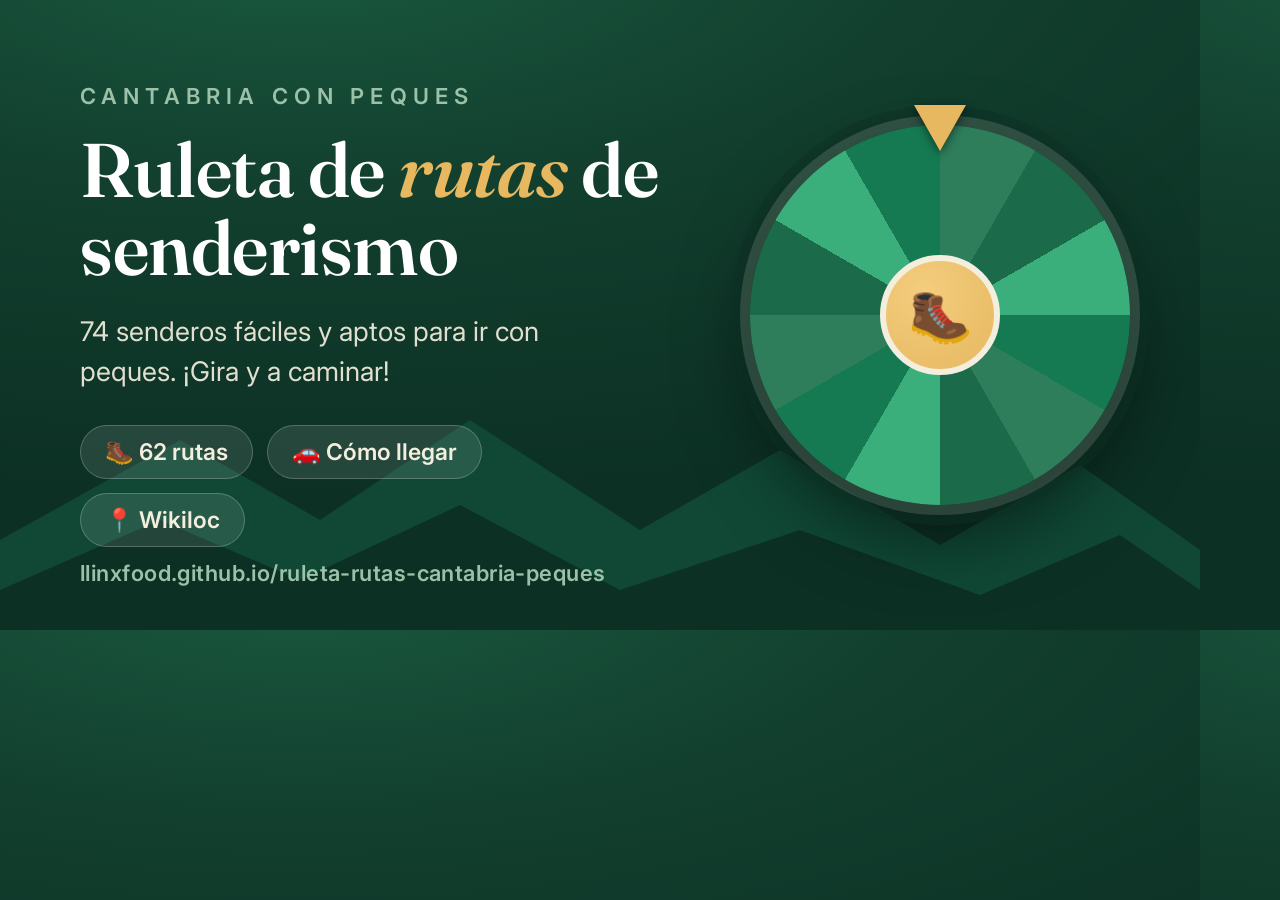
==== og-image.html @ 1cceb442 "Hero: 'Cantabria con peques', remove redundant badges; regen OG image" ====
<!DOCTYPE html>
<html lang="es">
<head>
<meta charset="UTF-8">
<link rel="preconnect" href="https://fonts.googleapis.com">
<link rel="preconnect" href="https://fonts.gstatic.com" crossorigin>
<link href="https://fonts.googleapis.com/css2?family=Fraunces:ital,opsz,wght@0,9..144,600;1,9..144,600&family=Inter:wght@500;600;700&display=swap" rel="stylesheet">
<style>
  * { margin: 0; padding: 0; box-sizing: border-box; }
  html, body { width: 1200px; height: 630px; overflow: hidden; }
  body {
    font-family: "Inter", sans-serif;
    color: #f3eede;
    background: radial-gradient(120% 90% at 25% -10%, #1a5a40 0%, #123f2e 45%, #0c3024 100%);
    position: relative;
    display: flex;
    align-items: center;
  }
  .mountains {
    position: absolute; left: 0; right: 0; bottom: 0; height: 220px; z-index: 0;
  }
  .content {
    position: relative; z-index: 2;
    padding: 0 0 0 80px;
    width: 660px;
  }
  .eyebrow {
    font-size: 22px; letter-spacing: .28em; text-transform: uppercase;
    color: #9bc1a8; font-weight: 600; margin-bottom: 22px;
  }
  h1 {
    font-family: "Fraunces", serif; font-weight: 600;
    font-size: 76px; line-height: 1.02; color: #fff;
    letter-spacing: -.5px; margin-bottom: 26px;
  }
  h1 .accent { color: #e7b85f; font-style: italic; }
  .sub { font-size: 27px; line-height: 1.45; color: #f3eede; opacity: .92; margin-bottom: 34px; max-width: 30ch; }
  .badges { display: flex; gap: 14px; flex-wrap: wrap; }
  .badge {
    background: rgba(255,255,255,.1); border: 1.5px solid rgba(255,255,255,.22);
    border-radius: 999px; padding: 12px 24px; font-size: 23px; font-weight: 600;
  }
  .url {
    position: absolute; z-index: 2; left: 80px; bottom: 44px;
    font-size: 22px; color: #9bc1a8; font-weight: 600; letter-spacing: .02em;
  }

  /* Rueda decorativa */
  .wheel-area {
    position: absolute; right: 70px; top: 50%; transform: translateY(-50%); z-index: 2;
    width: 380px; height: 380px;
  }
  .wheel {
    width: 380px; height: 380px; border-radius: 50%;
    background: conic-gradient(
      #2e7d5b 0 30deg, #1b6b4a 30deg 60deg, #3aaf7c 60deg 90deg,
      #157a52 90deg 120deg, #2e7d5b 120deg 150deg, #1b6b4a 150deg 180deg,
      #3aaf7c 180deg 210deg, #157a52 210deg 240deg, #2e7d5b 240deg 270deg,
      #1b6b4a 270deg 300deg, #3aaf7c 300deg 330deg, #157a52 330deg 360deg);
    box-shadow: 0 0 0 10px rgba(243,238,222,.14), 0 0 0 20px rgba(12,48,36,.5), 0 30px 70px rgba(0,0,0,.5);
    position: relative;
  }
  .hub {
    position: absolute; top: 50%; left: 50%; transform: translate(-50%,-50%);
    width: 120px; height: 120px; border-radius: 50%;
    border: 6px solid #f3eede;
    background: radial-gradient(circle at 35% 30%, #f3cd7e, #e7b85f);
    display: flex; align-items: center; justify-content: center;
    font-size: 52px;
  }
  .pointer {
    position: absolute; top: -20px; left: 50%; transform: translateX(-50%);
    width: 0; height: 0; border-left: 26px solid transparent; border-right: 26px solid transparent;
    border-top: 46px solid #e7b85f; z-index: 3;
    filter: drop-shadow(0 3px 5px rgba(0,0,0,.5));
  }
</style>
</head>
<body>
  <svg class="mountains" viewBox="0 0 1200 220" preserveAspectRatio="none" xmlns="http://www.w3.org/2000/svg">
    <path d="M0 130 L180 30 L320 110 L470 10 L640 120 L780 40 L940 135 L1080 55 L1200 140 L1200 220 L0 220 Z" fill="#104835"/>
    <path d="M0 180 L160 110 L300 170 L460 95 L620 180 L800 120 L980 185 L1120 125 L1200 180 L1200 220 L0 220 Z" fill="#0c3024"/>
  </svg>

  <div class="content">
    <div class="eyebrow">Cantabria con peques</div>
    <h1>Ruleta de <span class="accent">rutas</span> de senderismo</h1>
    <div class="sub">74 senderos fáciles y aptos para ir con peques. ¡Gira y a caminar!</div>
    <div class="badges">
      <span class="badge">🥾 62 rutas</span>
      <span class="badge">🚗 Cómo llegar</span>
      <span class="badge">📍 Wikiloc</span>
    </div>
  </div>

  <div class="wheel-area">
    <div class="pointer"></div>
    <div class="wheel"><div class="hub">🥾</div></div>
  </div>

  <div class="url">llinxfood.github.io/ruleta-rutas-cantabria-peques</div>
</body>
</html>
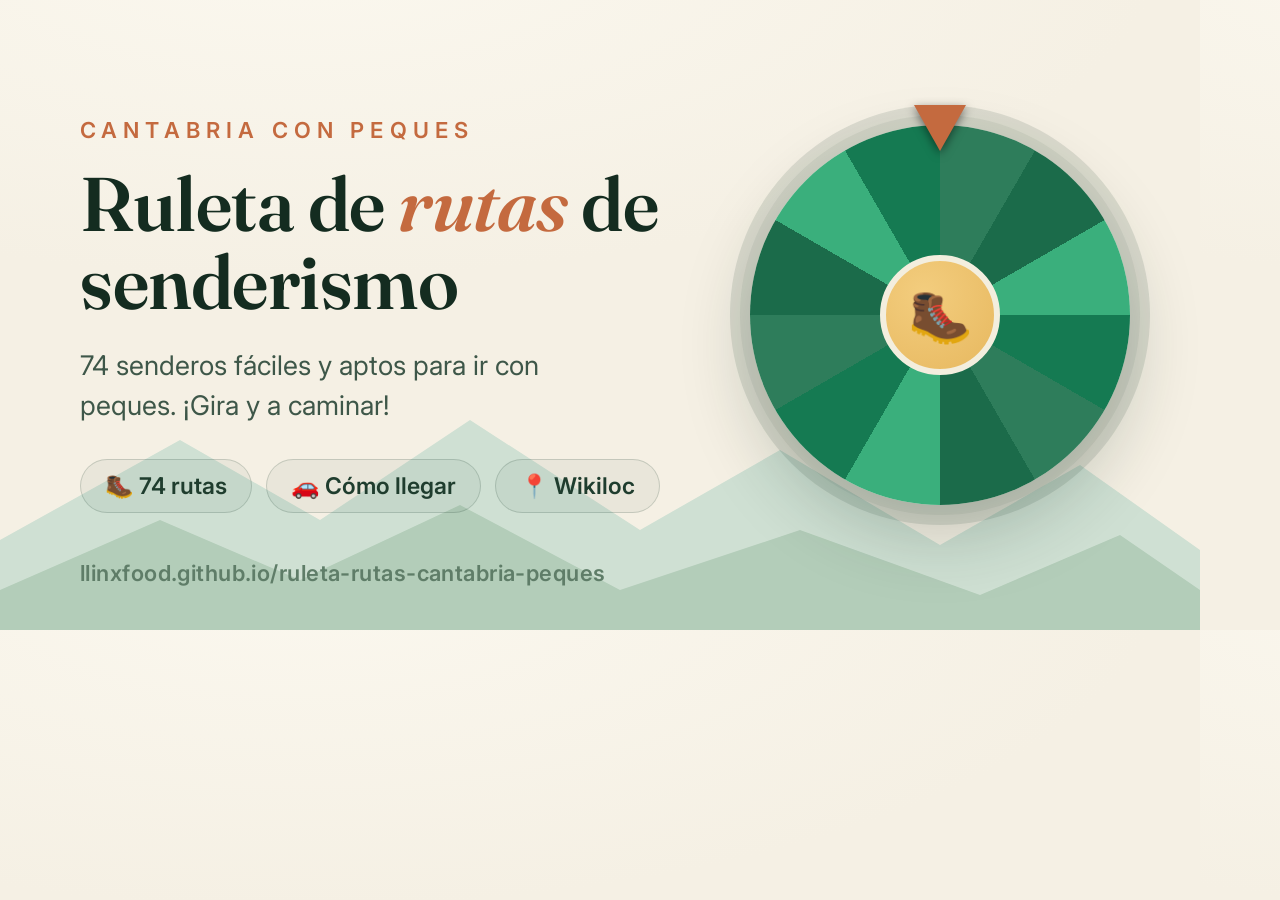
==== commit 52cae4e7: "Switch to light 'cream & forest' theme; WhatsApp via api.whatsapp.com; OG image light + 74 routes" ====
--- a/og-image.html
+++ b/og-image.html
@@ -10,8 +10,8 @@
   html, body { width: 1200px; height: 630px; overflow: hidden; }
   body {
     font-family: "Inter", sans-serif;
-    color: #f3eede;
-    background: radial-gradient(120% 90% at 25% -10%, #1a5a40 0%, #123f2e 45%, #0c3024 100%);
+    color: #1f3d2e;
+    background: radial-gradient(120% 90% at 25% -10%, #fbf8ef 0%, #f5f0e4 60%);
     position: relative;
     display: flex;
     align-items: center;
@@ -26,23 +26,23 @@
   }
   .eyebrow {
     font-size: 22px; letter-spacing: .28em; text-transform: uppercase;
-    color: #9bc1a8; font-weight: 600; margin-bottom: 22px;
+    color: #c46a3f; font-weight: 600; margin-bottom: 22px;
   }
   h1 {
     font-family: "Fraunces", serif; font-weight: 600;
-    font-size: 76px; line-height: 1.02; color: #fff;
+    font-size: 76px; line-height: 1.02; color: #142c20;
     letter-spacing: -.5px; margin-bottom: 26px;
   }
-  h1 .accent { color: #e7b85f; font-style: italic; }
-  .sub { font-size: 27px; line-height: 1.45; color: #f3eede; opacity: .92; margin-bottom: 34px; max-width: 30ch; }
+  h1 .accent { color: #c46a3f; font-style: italic; }
+  .sub { font-size: 27px; line-height: 1.45; color: #1f3d2e; opacity: .85; margin-bottom: 34px; max-width: 30ch; }
   .badges { display: flex; gap: 14px; flex-wrap: wrap; }
   .badge {
-    background: rgba(255,255,255,.1); border: 1.5px solid rgba(255,255,255,.22);
+    background: rgba(31,61,46,.05); border: 1.5px solid rgba(31,61,46,.18);
     border-radius: 999px; padding: 12px 24px; font-size: 23px; font-weight: 600;
   }
   .url {
     position: absolute; z-index: 2; left: 80px; bottom: 44px;
-    font-size: 22px; color: #9bc1a8; font-weight: 600; letter-spacing: .02em;
+    font-size: 22px; color: #5f7d68; font-weight: 600; letter-spacing: .02em;
   }
 
   /* Rueda decorativa */
@@ -57,7 +57,7 @@
       #157a52 90deg 120deg, #2e7d5b 120deg 150deg, #1b6b4a 150deg 180deg,
       #3aaf7c 180deg 210deg, #157a52 210deg 240deg, #2e7d5b 240deg 270deg,
       #1b6b4a 270deg 300deg, #3aaf7c 300deg 330deg, #157a52 330deg 360deg);
-    box-shadow: 0 0 0 10px rgba(243,238,222,.14), 0 0 0 20px rgba(12,48,36,.5), 0 30px 70px rgba(0,0,0,.5);
+    box-shadow: 0 0 0 10px rgba(31,61,46,.06), 0 0 0 20px rgba(31,61,46,.12), 0 30px 70px rgba(20,44,32,.22);
     position: relative;
   }
   .hub {
@@ -71,15 +71,15 @@
   .pointer {
     position: absolute; top: -20px; left: 50%; transform: translateX(-50%);
     width: 0; height: 0; border-left: 26px solid transparent; border-right: 26px solid transparent;
-    border-top: 46px solid #e7b85f; z-index: 3;
+    border-top: 46px solid #c46a3f; z-index: 3;
     filter: drop-shadow(0 3px 5px rgba(0,0,0,.5));
   }
 </style>
 </head>
 <body>
   <svg class="mountains" viewBox="0 0 1200 220" preserveAspectRatio="none" xmlns="http://www.w3.org/2000/svg">
-    <path d="M0 130 L180 30 L320 110 L470 10 L640 120 L780 40 L940 135 L1080 55 L1200 140 L1200 220 L0 220 Z" fill="#104835"/>
-    <path d="M0 180 L160 110 L300 170 L460 95 L620 180 L800 120 L980 185 L1120 125 L1200 180 L1200 220 L0 220 Z" fill="#0c3024"/>
+    <path d="M0 130 L180 30 L320 110 L470 10 L640 120 L780 40 L940 135 L1080 55 L1200 140 L1200 220 L0 220 Z" fill="#cfe0d3"/>
+    <path d="M0 180 L160 110 L300 170 L460 95 L620 180 L800 120 L980 185 L1120 125 L1200 180 L1200 220 L0 220 Z" fill="#b3cdb9"/>
   </svg>
 
   <div class="content">
@@ -87,7 +87,7 @@
     <h1>Ruleta de <span class="accent">rutas</span> de senderismo</h1>
     <div class="sub">74 senderos fáciles y aptos para ir con peques. ¡Gira y a caminar!</div>
     <div class="badges">
-      <span class="badge">🥾 62 rutas</span>
+      <span class="badge">🥾 74 rutas</span>
       <span class="badge">🚗 Cómo llegar</span>
       <span class="badge">📍 Wikiloc</span>
     </div>
